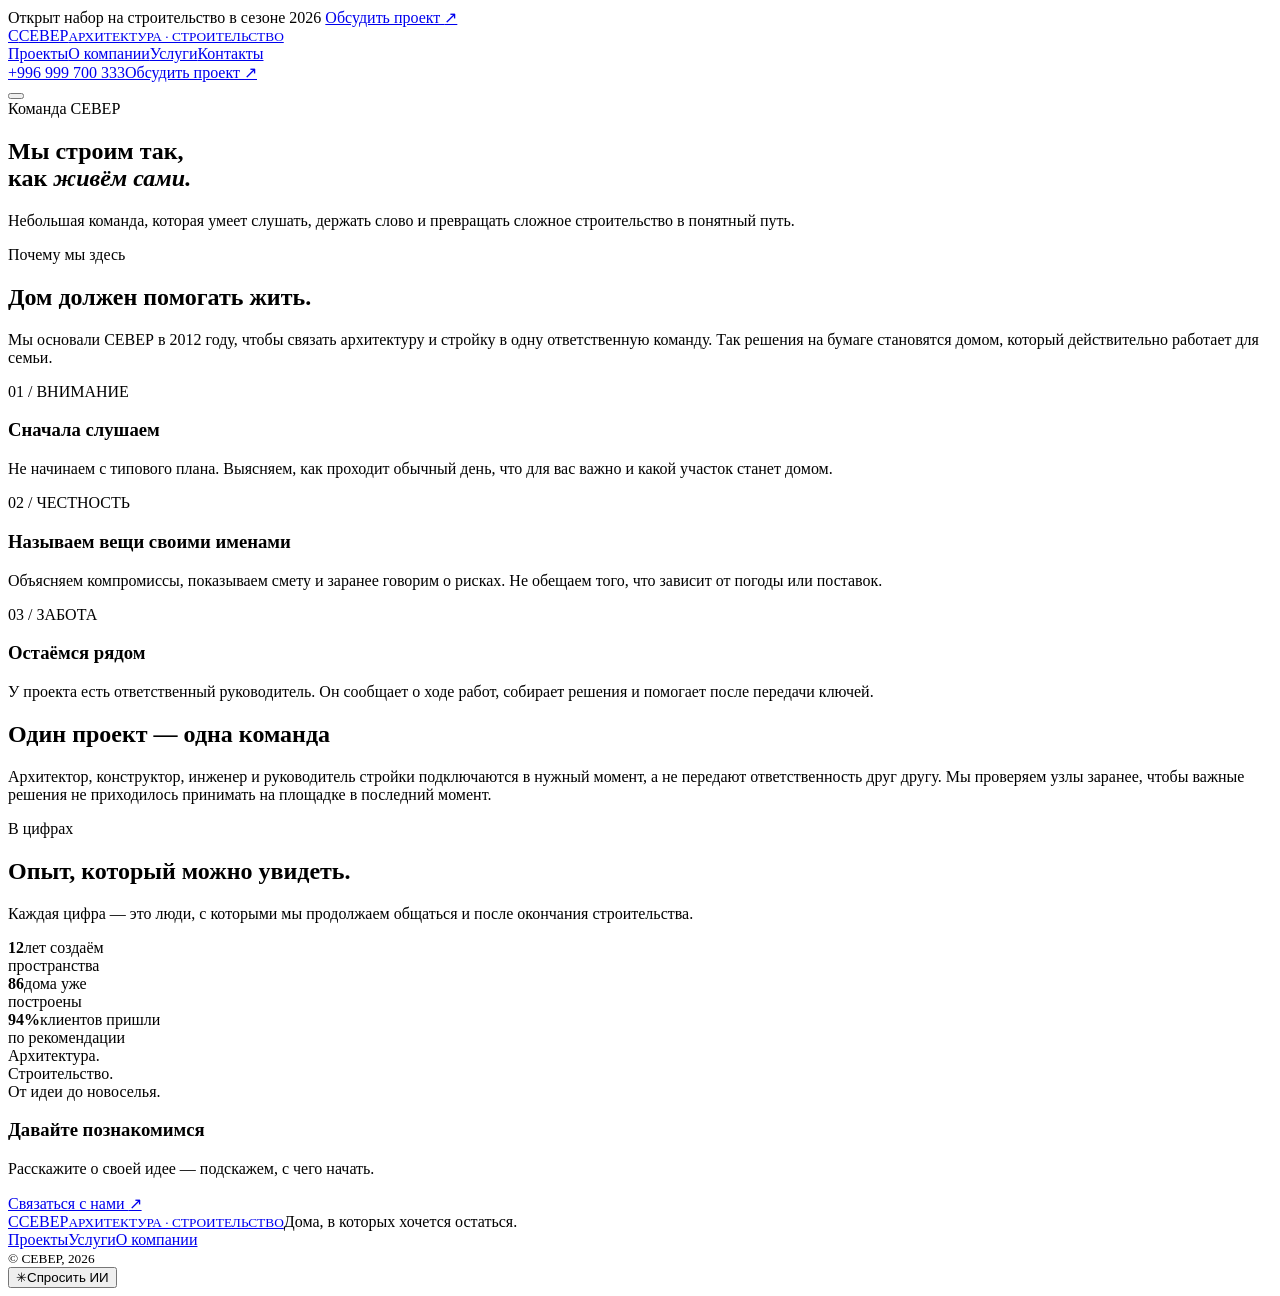
==== about.html @ 5ddba5ef "Create about.html with company information Added a new about page detailing the company's mission, v" ====
<!DOCTYPE html>
<html lang="ru">
<head>
  <meta charset="UTF-8"><meta name="viewport" content="width=device-width, initial-scale=1.0"><meta name="theme-color" content="#f4f2ed">
  <meta name="description" content="СЕВЕР — команда архитекторов и строителей, создающая продуманные загородные дома полного цикла.">
  <title>О компании — СЕВЕР</title><link rel="preconnect" href="https://fonts.googleapis.com"><link rel="preconnect" href="https://fonts.gstatic.com" crossorigin>
  <link href="https://fonts.googleapis.com/css2?family=DM+Sans:wght@400;500;600;700&family=Manrope:wght@400;500;600;700;800&display=swap" rel="stylesheet"><link rel="stylesheet" href="styles.css"><script src="bot-core.js" defer></script><script src="main.js" defer></script>
</head>
<body>
  <div class="announcement"><span class="announcement-dot"></span> Открыт набор на строительство в сезоне 2026 <a href="index.html#contact">Обсудить проект <span>↗</span></a></div>
  <header class="header" id="top"><a class="brand" href="index.html"><span class="brand-mark">С</span><span class="brand-name">СЕВЕР<small>АРХИТЕКТУРА · СТРОИТЕЛЬСТВО</small></span></a><nav class="nav" id="navigation"><a href="projects.html">Проекты</a><a href="about.html">О компании</a><a href="services.html">Услуги</a><a href="index.html#contact">Контакты</a></nav><div class="header-actions"><a class="phone" href="tel:+996999700333">+996 999 700 333</a><a href="index.html#contact" class="button button-dark button-small">Обсудить проект <span>↗</span></a></div><button class="menu-toggle" aria-label="Открыть меню" aria-expanded="false"><span></span><span></span></button></header>
  <main>
    <section class="inner-hero"><span class="eyebrow eyebrow-light"><span></span> Команда СЕВЕР</span><h1>Мы строим так,<br>как <em>живём сами.</em></h1><p>Небольшая команда, которая умеет слушать, держать слово и превращать сложное строительство в понятный путь.</p></section>
    <section class="page-body"><div class="page-heading"><div><span class="eyebrow"><span></span> Почему мы здесь</span><h2>Дом должен помогать жить.</h2></div><p>Мы основали СЕВЕР в 2012 году, чтобы связать архитектуру и стройку в одну ответственную команду. Так решения на бумаге становятся домом, который действительно работает для семьи.</p></div>
      <div class="values-grid"><article class="value-card reveal"><span>01 / ВНИМАНИЕ</span><h3>Сначала слушаем</h3><p>Не начинаем с типового плана. Выясняем, как проходит обычный день, что для вас важно и какой участок станет домом.</p></article><article class="value-card reveal"><span>02 / ЧЕСТНОСТЬ</span><h3>Называем вещи своими именами</h3><p>Объясняем компромиссы, показываем смету и заранее говорим о рисках. Не обещаем того, что зависит от погоды или поставок.</p></article><article class="value-card reveal"><span>03 / ЗАБОТА</span><h3>Остаёмся рядом</h3><p>У проекта есть ответственный руководитель. Он сообщает о ходе работ, собирает решения и помогает после передачи ключей.</p></article></div>
    </section>
    <section class="detail-band"><h2>Один проект — одна команда</h2><p>Архитектор, конструктор, инженер и руководитель стройки подключаются в нужный момент, а не передают ответственность друг другу. Мы проверяем узлы заранее, чтобы важные решения не приходилось принимать на площадке в последний момент.</p></section>
    <section class="page-body"><div class="page-heading"><div><span class="eyebrow"><span></span> В цифрах</span><h2>Опыт, который можно увидеть.</h2></div><p>Каждая цифра — это люди, с которыми мы продолжаем общаться и после окончания строительства.</p></div><div class="stats"><div><strong>12</strong><span>лет создаём<br>пространства</span></div><div><strong>86</strong><span>дома уже<br>построены</span></div><div><strong>94%</strong><span>клиентов пришли<br>по рекомендации</span></div><div class="stats-note">Архитектура.<br>Строительство.<br><span>От идеи до новоселья.</span></div></div><div class="page-cta"><div><h3>Давайте познакомимся</h3><p>Расскажите о своей идее — подскажем, с чего начать.</p></div><a class="button button-dark" href="index.html#contact">Связаться с нами <span>↗</span></a></div></section>
  </main>
  <footer class="footer"><a class="brand brand-footer" href="index.html"><span class="brand-mark">С</span><span class="brand-name">СЕВЕР<small>АРХИТЕКТУРА · СТРОИТЕЛЬСТВО</small></span></a><span>Дома, в которых хочется остаться.</span><div class="footer-nav"><a href="projects.html">Проекты</a><a href="services.html">Услуги</a><a href="about.html">О компании</a></div><small>© СЕВЕР, 2026</small></footer>
</body>
</html>
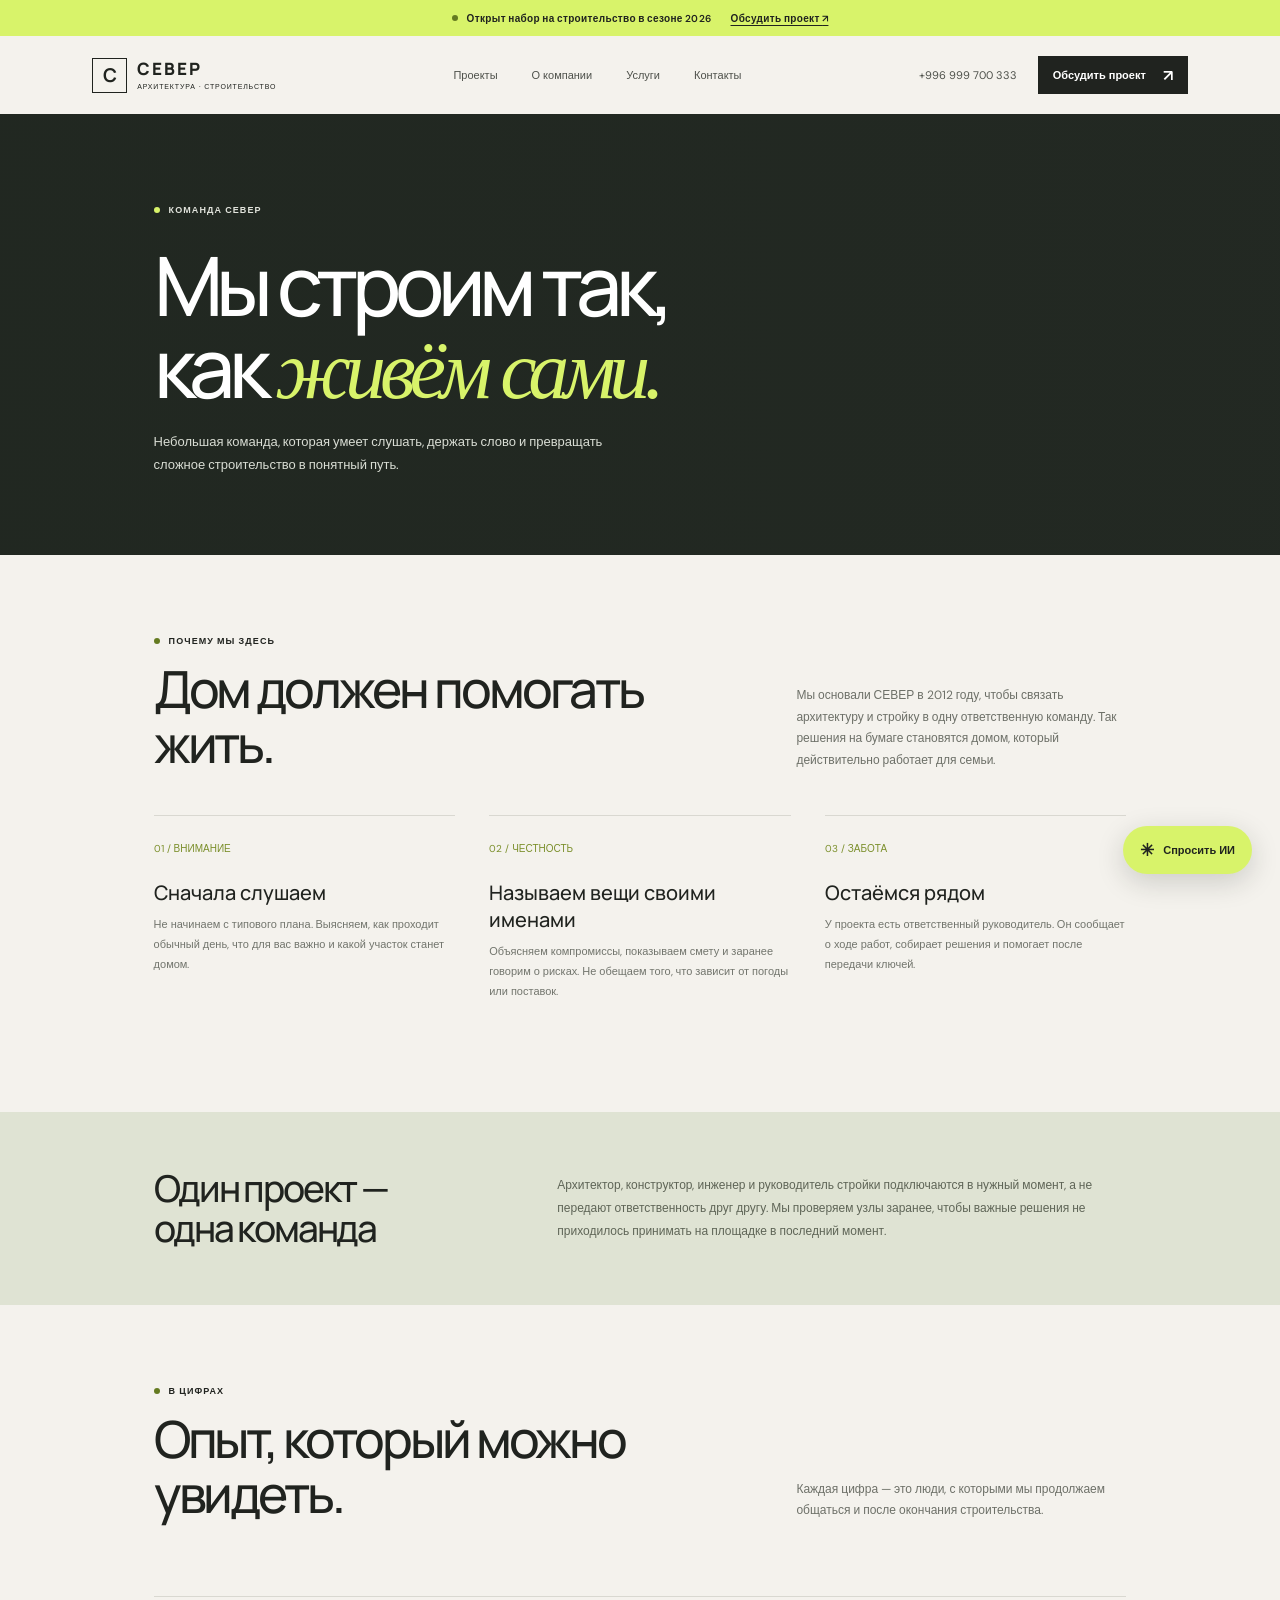
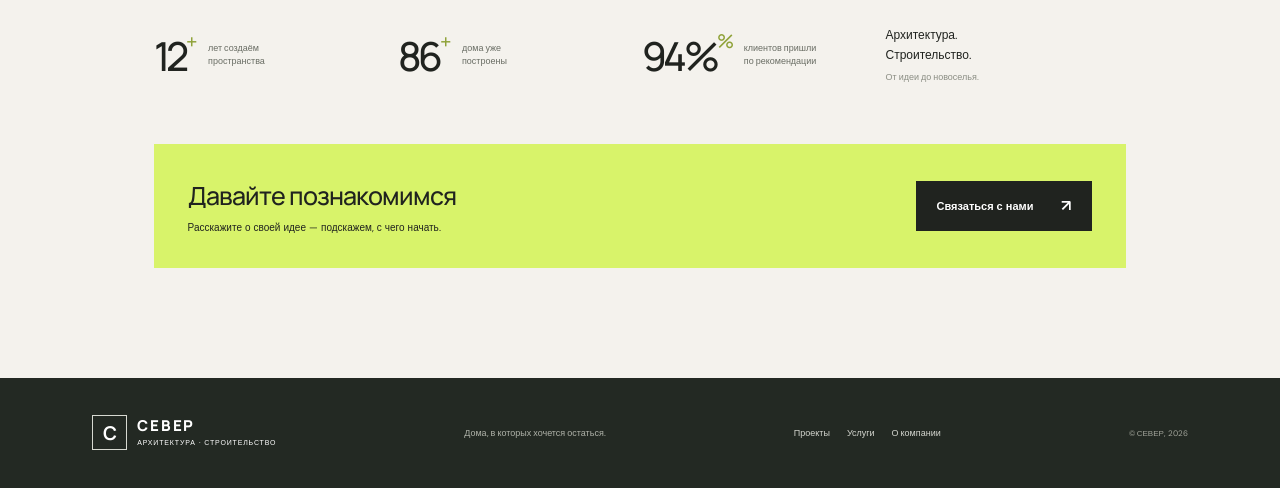
==== commit 190e9fc0: "Fix stylesheet link and update header structure" ====
--- a/about.html
+++ b/about.html
@@ -4,11 +4,11 @@
   <meta charset="UTF-8"><meta name="viewport" content="width=device-width, initial-scale=1.0"><meta name="theme-color" content="#f4f2ed">
   <meta name="description" content="СЕВЕР — команда архитекторов и строителей, создающая продуманные загородные дома полного цикла.">
   <title>О компании — СЕВЕР</title><link rel="preconnect" href="https://fonts.googleapis.com"><link rel="preconnect" href="https://fonts.gstatic.com" crossorigin>
-  <link href="https://fonts.googleapis.com/css2?family=DM+Sans:wght@400;500;600;700&family=Manrope:wght@400;500;600;700;800&display=swap" rel="stylesheet"><link rel="stylesheet" href="styles.css"><script src="bot-core.js" defer></script><script src="main.js" defer></script>
+  <link href="https://fonts.googleapis.com/css2?family=DM+Sans:wght@400;500;600;700&family=Manrope:wght@400;500;600;700;800&display=swap" rel="stylesheet"><link rel="stylesheet" href="style.css"><script src="bot-core.js" defer></script><script src="main.js" defer></script>
 </head>
 <body>
   <div class="announcement"><span class="announcement-dot"></span> Открыт набор на строительство в сезоне 2026 <a href="index.html#contact">Обсудить проект <span>↗</span></a></div>
-  <header class="header" id="top"><a class="brand" href="index.html"><span class="brand-mark">С</span><span class="brand-name">СЕВЕР<small>АРХИТЕКТУРА · СТРОИТЕЛЬСТВО</small></span></a><nav class="nav" id="navigation"><a href="projects.html">Проекты</a><a href="about.html">О компании</a><a href="services.html">Услуги</a><a href="index.html#contact">Контакты</a></nav><div class="header-actions"><a class="phone" href="tel:+996999700333">+996 999 700 333</a><a href="index.html#contact" class="button button-dark button-small">Обсудить проект <span>↗</span></a></div><button class="menu-toggle" aria-label="Открыть меню" aria-expanded="false"><span></span><span></span></button></header>
+  <header class="header" id="top"><a class="brand" href="index.html"><span class="brand-mark">С</span><span class="brand-name">СЕВЕР<small>АРХИТЕКТУРА · СТРОИТЕЛЬСТВО</small></span></a><nav class="nav" id="navigation"><a href="projects.html">Проекты</a><a href="about.html">О компании</a><a href="serves.html">Услуги</a><a href="index.html#contact">Контакты</a></nav><div class="header-actions"><a class="phone" href="tel:+996999700333">+996 999 700 333</a><a href="index.html#contact" class="button button-dark button-small">Обсудить проект <span>↗</span></a></div><button class="menu-toggle" aria-label="Открыть меню" aria-expanded="false"><span></span><span></span></button></header>
   <main>
     <section class="inner-hero"><span class="eyebrow eyebrow-light"><span></span> Команда СЕВЕР</span><h1>Мы строим так,<br>как <em>живём сами.</em></h1><p>Небольшая команда, которая умеет слушать, держать слово и превращать сложное строительство в понятный путь.</p></section>
     <section class="page-body"><div class="page-heading"><div><span class="eyebrow"><span></span> Почему мы здесь</span><h2>Дом должен помогать жить.</h2></div><p>Мы основали СЕВЕР в 2012 году, чтобы связать архитектуру и стройку в одну ответственную команду. Так решения на бумаге становятся домом, который действительно работает для семьи.</p></div>
--- a/style.css
+++ b/style.css
@@ -0,0 +1,62 @@
+:root{--paper:#f4f2ed;--ink:#20231f;--muted:#85877f;--lime:#d8f36a;--line:#d9d8d1;--dark:#20231f;--font:'DM Sans',sans-serif;--display:'Manrope',sans-serif}*{box-sizing:border-box}html{scroll-behavior:smooth}body{margin:0;background:var(--paper);color:var(--ink);font-family:var(--font);-webkit-font-smoothing:antialiased}a{color:inherit;text-decoration:none}button,input,select{font:inherit}.announcement{height:36px;background:var(--lime);display:flex;align-items:center;justify-content:center;gap:9px;font-size:10px;font-weight:600;letter-spacing:.035em}.announcement-dot,.eyebrow>span{width:6px;height:6px;border-radius:50%;background:#647a20;display:inline-block}.announcement a{margin-left:10px;text-decoration:underline;text-underline-offset:3px}.header{height:78px;padding:0 7.2%;display:flex;align-items:center;justify-content:space-between;background:var(--paper);position:relative;z-index:5}.brand{display:flex;align-items:center;gap:10px}.brand-mark{width:35px;height:35px;border:1px solid var(--ink);display:grid;place-items:center;font-family:var(--display);font-weight:700;font-size:19px}.brand-name{font-family:var(--display);font-size:17px;font-weight:800;letter-spacing:.12em;line-height:1}.brand-name small{display:block;font:500 7px var(--font);letter-spacing:.12em;margin-top:5px}.nav,.header-actions{display:flex;align-items:center}.nav{gap:34px}.nav a,.phone{font-size:11px;color:#4e514b;transition:color .2s}.nav a:hover,.phone:hover{color:#829d2a}.header-actions{gap:21px}.button{min-height:50px;padding:0 21px;display:inline-flex;align-items:center;justify-content:space-between;gap:28px;border:0;cursor:pointer;font-size:11px;font-weight:600;transition:transform .2s,background .2s}.button:hover{transform:translateY(-2px)}.button span,.text-link span{font-size:16px}.button-small{min-height:38px;padding:0 15px;gap:17px}.button-dark{background:var(--dark);color:white}.button-dark:hover{background:#3a4033}.button-lime{background:var(--lime);color:var(--ink)}.button-lime:hover{background:#e3fb8b}.menu-toggle{display:none;background:none;border:0}.hero{height:min(690px,calc(100svh - 114px));min-height:560px;position:relative;color:#fff;overflow:hidden;background:#3a4238}.hero-image{position:absolute;inset:0;background:url('https://images.unsplash.com/photo-160059 마?auto=format&fit=crop&w=2200&q=88') center 53%/cover no-repeat;transform:scale(1.02);animation:heroIn 1.2s ease-out both}.hero-image{background-image:url('https://images.unsplash.com/photo-1600607687939-ce8a6c25118c?auto=format&fit=crop&w=2200&q=88')}@keyframes heroIn{from{transform:scale(1.08);opacity:.5}to{transform:scale(1.02);opacity:1}}.hero-shade{position:absolute;inset:0;background:linear-gradient(90deg,rgba(17,23,18,.63) 0%,rgba(17,23,18,.25) 51%,rgba(17,23,18,.05) 100%),linear-gradient(0deg,rgba(12,18,13,.34),transparent 30%)}.hero-content{position:absolute;left:12%;top:19%;max-width:650px}.eyebrow{font-size:9px;letter-spacing:.12em;text-transform:uppercase;font-weight:600;display:flex;align-items:center;gap:9px}.eyebrow-light{color:#e1e3dc}.eyebrow-light>span{background:var(--lime)}.hero h1{font:500 clamp(58px,7.8vw,104px)/.99 var(--display);letter-spacing:-.075em;margin:27px 0 20px}.hero h1 em,h2 em,blockquote em{font-family:Georgia,serif;font-weight:400;letter-spacing:-.055em}.hero-content>p{font-size:14px;line-height:1.7;max-width:335px;color:#e0e2db;margin:0 0 29px}.hero-buttons{display:flex;align-items:center;gap:26px}.text-link{font-size:10px;font-weight:600;display:inline-flex;align-items:center;gap:18px;padding-bottom:7px;border-bottom:1px solid #92938c}.light-link{border-color:#aeb0a7;color:white}.hero-bottom{position:absolute;bottom:31px;left:7.2%;right:7.2%;display:flex;align-items:end;justify-content:space-between}.hero-note{font-size:10px;line-height:1.7;color:#e2e3dd;position:relative;padding-left:28px}.note-line{position:absolute;width:18px;height:1px;background:var(--lime);left:0;top:7px}.scroll-cue{display:flex;gap:12px;align-items:center;font-size:9px;color:#e3e3de}.scroll-cue b{font-size:18px;font-weight:400}.hero-index{font-size:10px}.hero-index span{color:#a5a79e;padding:0 5px}.hero-stamp{position:absolute;right:12%;top:45%;width:93px;height:93px;border:1px solid rgba(255,255,255,.55);border-radius:50%;display:grid;place-items:center;text-align:center;font-size:8px;letter-spacing:.1em;line-height:1.45;transform:rotate(10deg)}.hero-stamp b{position:absolute;font-size:15px;right:0;top:6px;color:var(--lime)}.section-pad{padding:108px 12%}.intro-kicker{display:flex;justify-content:space-between;align-items:center}.muted{font-size:9px;color:var(--muted)}.intro-grid{display:grid;grid-template-columns:1.2fr .8fr;gap:12%;margin-top:42px;align-items:end}.intro h2,.section-heading h2,.contact h2{font:500 clamp(36px,4.2vw,56px)/1.08 var(--display);letter-spacing:-.065em;margin:0}.intro h2 span{color:#9b9d94}.intro-copy{max-width:370px}.intro-copy p,.section-heading>p{font-size:13px;line-height:1.85;color:#666a62;margin:0 0 23px}.intro-copy .text-link{border-color:#b5b6ae}.stats{margin-top:74px;padding-top:28px;border-top:1px solid var(--line);display:grid;grid-template-columns:repeat(3,1fr) 1.1fr;gap:25px}.stats>div:not(.stats-note){display:flex;align-items:center;gap:13px}.stats strong{font:500 40px var(--display);letter-spacing:-.08em}.stats strong:after{content:'+';font-size:20px;vertical-align:top;color:#8fa239}.stats div:nth-child(3) strong:after{content:'%';font-size:19px}.stats span{font-size:9px;line-height:1.5;color:#696d64}.stats-note{font-size:12px;line-height:1.7}.stats-note span{color:#8b8e84}.projects{padding-top:42px;padding-bottom:124px}.section-heading{display:flex;align-items:end;justify-content:space-between;margin-bottom:48px}.section-heading h2{margin-top:18px}.section-heading h2 em,.contact h2 em{color:#92958b}.desktop-link{margin-bottom:8px}.project-grid{display:grid;grid-template-columns:1.18fr .82fr;column-gap:7%;row-gap:56px}.project-card{min-width:0}.project-large{grid-row:span 2}.project-image{height:270px;display:block;position:relative;overflow:hidden;background:#d5d5cd}.project-large .project-image{height:570px}.image-one{background:url('https://images.unsplash.com/photo-1600607687920-4e2a09cf159d?auto=format&fit=crop&w=1300&q=85') center/cover}.image-two{background:url('https://images.unsplash.com/photo-1600566753086-00f18fb6b3ea?auto=format&fit=crop&w=1100&q=85') center/cover}.image-three{background:url('https://images.unsplash.com/photo-1600607687644-c7171b42498f?auto=format&fit=crop&w=1100&q=85') center/cover}.project-image:after{content:'';position:absolute;inset:0;background:rgba(18,25,17,0);transition:background .35s}.project-image:hover:after{background:rgba(18,25,17,.15)}.project-open{position:absolute;right:16px;top:16px;width:37px;height:37px;background:var(--lime);border-radius:50%;display:grid;place-items:center;z-index:1;font-size:17px;transform:translateY(6px);opacity:0;transition:.25s}.project-image:hover .project-open{transform:none;opacity:1}.project-info{display:flex;justify-content:space-between;padding-top:17px;align-items:start}.project-info h3{font:600 17px var(--display);margin:0 0 6px;letter-spacing:-.03em}.project-info span{font-size:9px;color:#7e8178}.project-meta{text-align:right;display:grid;gap:5px}.project-meta b{font-size:11px;font-weight:600}.project-cta{background:var(--lime);min-height:166px;padding:24px 27px;display:flex;flex-direction:column;justify-content:space-between;font:500 21px/1.25 var(--display);letter-spacing:-.045em;position:relative}.project-cta em{font-family:Georgia,serif}.project-cta .cta-arrow{position:absolute;right:25px;top:24px;font:18px var(--font)}.project-cta>b{font:600 9px var(--font);letter-spacing:0}.project-cta>b span{font-size:15px;padding-left:5px}.approach{min-height:660px;background:#232923;color:white;display:grid;grid-template-columns:1fr 1fr}.approach-photo{background:url('https://images.unsplash.com/photo-1600566753190-17f0baa2a6c3?auto=format&fit=crop&w=1300&q=85') center/cover;min-height:660px}.approach-content{padding:82px 16% 75px 13%;display:flex;align-items:flex-start;flex-direction:column}.approach h2{font:500 clamp(43px,5vw,63px)/1.04 var(--display);letter-spacing:-.07em;margin:28px 0 18px}.approach h2 em{color:var(--lime)}.approach-content>p{font-size:12px;line-height:1.8;color:#c4c7be;max-width:350px;margin:0}.approach-points{width:100%;margin:27px 0 27px}.approach-points div{display:grid;grid-template-columns:30px 1fr;column-gap:12px;padding:13px 0;border-bottom:1px solid #474b43}.approach-points div>span{grid-row:span 2;color:var(--lime);font-size:9px;padding-top:2px}.approach-points b{font-size:11px;font-weight:500}.approach-points small{font-size:9px;color:#a4a79e;margin-top:5px}.approach .button{min-width:180px}.process{padding-top:118px;padding-bottom:120px}.process .section-heading{align-items:end}.process .section-heading>p{max-width:230px;margin-bottom:4px}.process-list{border-top:1px solid var(--line)}.process-list article{display:grid;grid-template-columns:9% 1fr 17% 24px;align-items:center;gap:15px;border-bottom:1px solid var(--line);padding:23px 3px}.process-list article>span{font-size:10px;color:#8b8e84}.process-list h3{font:500 19px var(--display);margin:0 0 6px;letter-spacing:-.04em}.process-list p{font-size:10px;color:#74776e;margin:0;max-width:435px;line-height:1.6}.process-list article>b{font-size:10px;font-weight:500}.process-list i{font-style:normal;font-size:16px;color:#8b8e84}.quote-band{background:var(--lime);padding:69px 12%;position:relative;text-align:center}.quote-mark{font:70px/1 Georgia;color:#83982c}.quote-band blockquote{font:500 clamp(26px,3.2vw,43px)/1.23 var(--display);letter-spacing:-.06em;margin:5px 0 26px}.quote-band blockquote em{color:#566327}.quote-band>span{font-size:8px;letter-spacing:.15em;font-weight:600}.contact{display:grid;grid-template-columns:1fr .8fr;gap:13%;padding-top:115px;padding-bottom:115px}.contact h2{margin:25px 0 17px}.contact-copy>p{font-size:12px;line-height:1.8;color:#73766e;max-width:330px}.contact-detail{display:grid;gap:7px;margin-top:35px}.contact-detail>span{font-size:8px;letter-spacing:.12em;color:#80837a}.contact-detail>a{font:500 19px var(--display)}.contact-detail small{font-size:9px;color:#7c7f76}.contact-form{padding-top:7px;display:flex;flex-direction:column;gap:19px}.contact-form label{font-size:9px;color:#767970;display:grid;gap:8px}.contact-form input,.contact-form select{background:transparent;border:0;border-bottom:1px solid #c9c9c1;padding:9px 0 11px;color:var(--ink);outline:none;font-size:12px;border-radius:0}.contact-form input:focus,.contact-form select:focus{border-color:#697e26}.contact-form input::placeholder{color:#a3a59e}.contact-form select{appearance:none;background-image:url("data:image/svg+xml,%3Csvg xmlns='http://www.w3.org/2000/svg' width='12' height='8' viewBox='0 0 12 8'%3E%3Cpath d='m1 1 5 5 5-5' fill='none' stroke='%23767770' stroke-width='1.4'/%3E%3C/svg%3E");background-repeat:no-repeat;background-position:right center}.contact-form select:invalid{color:#a3a59e}.contact-form .button{margin-top:3px;max-width:210px}.form-note{font-size:8px;color:#92958b;line-height:1.6;margin:0;max-width:260px}.form-success{display:none;padding:15px;background:#e7edce;color:#3c4b1b;font-size:12px}.form-success.visible{display:block}.footer{background:#232923;color:#fff;min-height:110px;padding:25px 7.2%;display:flex;align-items:center;justify-content:space-between}.brand-footer .brand-mark{border-color:#d7d9d1}.brand-footer .brand-name{font-size:15px}.footer>span{font-size:9px;color:#afb2a9}.footer>div{display:flex;gap:17px;font-size:9px}.footer>small{font-size:8px;color:#a1a49a}.reveal{opacity:0;transform:translateY(22px);transition:opacity .65s ease,transform .65s ease}.reveal.is-visible{opacity:1;transform:none}
+@media(max-width:1000px){.header{padding:0 5%}.nav{gap:18px}.phone{display:none}.section-pad{padding-left:8%;padding-right:8%}.approach-content{padding-right:9%;padding-left:10%}.hero-content{left:9%}.project-grid{column-gap:5%}.project-large .project-image{height:520px}.project-image{height:240px}}
+@media(max-width:700px){.announcement{font-size:8px;height:34px;gap:6px}.announcement a{margin-left:2px}.header{height:68px;padding:0 6%}.brand-mark{width:31px;height:31px}.brand-name{font-size:15px}.brand-name small{font-size:6px}.header-actions{margin-left:auto;margin-right:16px}.header-actions .button{min-height:34px;font-size:9px;padding:0 10px;gap:10px}.menu-toggle{display:flex;width:25px;height:30px;flex-direction:column;justify-content:center;gap:6px;padding:0}.menu-toggle span{height:1px;width:22px;background:#252821;transition:.25s}.nav{display:none;position:absolute;left:0;right:0;top:68px;background:var(--paper);padding:22px 7% 27px;flex-direction:column;align-items:flex-start;gap:20px;box-shadow:0 12px 20px #0000000d}.nav.open{display:flex}.nav a{font-size:13px}.menu-toggle[aria-expanded=true] span:first-child{transform:translateY(3.5px) rotate(45deg)}.menu-toggle[aria-expanded=true] span:last-child{transform:translateY(-3.5px) rotate(-45deg)}.hero{height:calc(100svh - 102px);min-height:570px;max-height:720px}.hero-image{background-position:58% center}.hero-shade{background:linear-gradient(90deg,rgba(17,23,18,.55),rgba(17,23,18,.12)),linear-gradient(0deg,rgba(12,18,13,.45),transparent 45%)}.hero-content{left:7%;right:7%;top:23%}.hero h1{font-size:clamp(58px,14vw,86px);margin:25px 0 17px}.hero-content>p{font-size:12px;max-width:290px}.hero-stamp{width:75px;height:75px;right:7%;top:auto;bottom:110px;font-size:7px}.hero-bottom{left:7%;right:7%;bottom:22px}.hero-note{font-size:9px}.scroll-cue{font-size:8px}.hero-index{font-size:9px}.section-pad{padding:77px 7%}.intro-grid{grid-template-columns:1fr;gap:20px;margin-top:30px}.intro h2,.section-heading h2,.contact h2{font-size:39px}.intro-copy{max-width:430px}.intro-copy p{font-size:12px}.stats{grid-template-columns:1fr 1fr;row-gap:20px;margin-top:42px;padding-top:22px}.stats strong{font-size:34px}.stats-note{font-size:10px}.projects{padding-top:30px;padding-bottom:80px}.section-heading{margin-bottom:31px;align-items:start}.section-heading h2{margin-top:14px}.desktop-link{display:none}.project-grid{grid-template-columns:1fr;row-gap:32px}.project-large{grid-row:auto}.project-large .project-image,.project-image{height:clamp(230px,69vw,380px)}.project-info{padding-top:13px}.project-info h3{font-size:15px}.project-info span{font-size:8px}.project-meta b{font-size:10px}.project-cta{min-height:150px;font-size:20px}.approach{grid-template-columns:1fr}.approach-photo{min-height:330px;background-position:center 55%}.approach-content{padding:60px 8% 66px}.approach h2{font-size:52px}.approach-content>p{font-size:11px}.approach-points{margin:20px 0 23px}.process{padding-top:78px;padding-bottom:80px}.process .section-heading{display:block}.process .section-heading>p{margin-top:18px;font-size:11px}.process-list article{grid-template-columns:32px 1fr 20px;gap:10px;padding:18px 0}.process-list article>b{grid-column:2;grid-row:2;font-size:9px;margin-top:4px}.process-list article>i{grid-column:3;grid-row:1/3}.process-list h3{font-size:16px}.process-list p{font-size:9px}.quote-band{padding:55px 7%}.quote-mark{font-size:57px}.quote-band blockquote{font-size:28px}.contact{grid-template-columns:1fr;gap:38px;padding-top:78px;padding-bottom:78px}.contact h2{font-size:42px}.contact-copy>p{font-size:11px}.contact-detail{margin-top:24px}.contact-form{gap:17px}.footer{padding:23px 7%;min-height:140px;display:grid;grid-template-columns:1fr auto;gap:18px}.footer>span{grid-column:1;grid-row:2}.footer>div{grid-column:2;grid-row:1}.footer>small{grid-column:2;grid-row:2;text-align:right}}
+@media(prefers-reduced-motion:reduce){html{scroll-behavior:auto}*,*:before,*:after{animation-duration:.01ms!important;transition-duration:.01ms!important;scroll-behavior:auto!important}}
+
+/* Motion details */
+body::before{content:"";position:fixed;z-index:20;inset:0 auto auto 0;height:2px;width:var(--scroll-progress,0%);background:var(--lime);pointer-events:none;transition:width .08s linear}
+.hero-video{position:absolute;inset:0;width:100%;height:100%;object-fit:cover;object-position:center 53%;transform:scale(1.02);animation:heroIn 1.2s ease-out both}
+.hero-image{transition:transform .25s ease-out}
+.project-image{background-color:#d5d5cd;transition:transform .6s cubic-bezier(.2,.75,.25,1)}
+.project-card{transition:transform .45s cubic-bezier(.2,.75,.25,1)}
+.project-card:hover .project-image{transform:scale(.985)}
+.project-cta{overflow:hidden;transition:color .35s,transform .35s}
+.project-cta:after{content:"";position:absolute;inset:0;background:#fff5;transform:translateX(-110%) skewX(-15deg);transition:transform .55s}
+.project-cta:hover:after{transform:translateX(110%) skewX(-15deg)}
+.process-list article{transition:padding .3s ease,background .3s ease}
+.process-list article:hover{padding-left:13px;padding-right:13px;background:#eeede6}
+.approach-photo{background-attachment:scroll;transition:background-position .2s ease-out}
+@media(max-width:700px){.hero-video{object-position:58% center}}
+@media(prefers-reduced-motion:reduce){.hero-video{display:none}.project-card,.project-image,.approach-photo,.process-list article{transition:none!important}}
+.hero-note .note-line{top:50%;transform:translateY(-50%)}
+.contact-detail>a.email-link{font-size:12px;color:#797d73}
+.form-success.is-error{background:#f2e4dd;color:#78412d}
+.phone-control{display:flex;position:relative;align-items:center;border-bottom:1px solid #c9c9c1;transition:border-color .2s}
+.phone-control:focus-within{border-color:#697e26}
+.contact-form .phone-control input{flex:1;width:0;border:0;padding:10px 0 11px 12px}
+.country-picker{position:relative;flex:0 0 auto}
+.country-trigger{min-width:86px;height:38px;padding:0 10px;border:0;border-right:1px solid #dedfd7;background:transparent;display:flex;align-items:center;justify-content:space-between;gap:9px;color:var(--ink);font-size:12px;cursor:pointer}
+.country-trigger b{font-size:14px;font-weight:400;color:#82867b}
+.country-menu{position:absolute;z-index:15;left:0;top:calc(100% + 9px);width:280px;padding:10px;background:#fff;border:1px solid #e1e2db;box-shadow:0 14px 34px #20231f21}
+.country-menu[hidden],.custom-select-menu[hidden]{display:none}
+.country-search{width:100%;border:1px solid #e0e1da!important;padding:10px!important;font-size:11px!important}
+.country-options{max-height:220px;overflow:auto;margin:7px -3px 5px}
+.country-option{width:100%;display:flex;justify-content:space-between;align-items:center;padding:9px 8px;border:0;background:transparent;text-align:left;font-size:11px;color:#454940;cursor:pointer}
+.country-option:hover,.country-option:focus-visible{background:#f1f2eb;outline:none}.country-option b{font-weight:500;color:#85887f}
+.country-menu>small{display:block;border-top:1px solid #ecece7;padding:9px 4px 2px;color:#888b82;font-size:9px;line-height:1.5}
+.phone-hint{font-size:8px!important;color:#90938a!important;margin-top:-2px}
+.hero-bottom{align-items:center}
+.hero-note{display:flex;align-items:center;gap:10px;min-height:34px;padding-left:0}
+.hero-note .note-line{position:static;top:auto;transform:none;flex:0 0 18px}
+.hero-note-copy{display:block;font-size:10px;line-height:1.55}
+.custom-select{position:relative}
+.custom-select-trigger{width:100%;display:flex;align-items:center;justify-content:space-between;text-align:left;background:transparent;border:0;border-bottom:1px solid #c9c9c1;border-radius:0;padding:9px 25px 11px 0;color:var(--ink);font-size:12px;cursor:pointer;transition:border-color .2s}
+.custom-select-trigger:after{content:"";position:absolute;right:3px;top:13px;width:8px;height:8px;border-right:1px solid #73776d;border-bottom:1px solid #73776d;transform:rotate(45deg);transition:transform .2s,top .2s}
+.custom-select-trigger[aria-expanded="true"]{border-color:#697e26}.custom-select-trigger[aria-expanded="true"]:after{top:17px;transform:rotate(225deg)}
+.custom-select-trigger.is-placeholder{color:#92958b}.custom-select-trigger.is-invalid{border-color:#b35a3d}
+.custom-select-menu{position:absolute;z-index:12;top:calc(100% + 7px);left:0;right:0;padding:6px;background:#fff;border:1px solid #e1e2db;box-shadow:0 14px 34px #20231f21;max-height:230px;overflow:auto;animation:selectIn .16s ease-out}
+.custom-select-option{width:100%;border:0;background:transparent;text-align:left;padding:11px 12px;font-size:11px;color:#4d5148;cursor:pointer;transition:background .16s,color .16s}
+.custom-select-option:hover,.custom-select-option:focus-visible{background:#eef2df;color:#303724;outline:none}
+@keyframes selectIn{from{opacity:0;transform:translateY(-4px)}to{opacity:1;transform:translateY(0)}}
+.visually-hidden{position:absolute!important;width:1px;height:1px;padding:0;margin:-1px;overflow:hidden;clip:rect(0,0,0,0);white-space:nowrap;border:0}
+.chat-widget{position:fixed;z-index:30;right:28px;bottom:26px;font-family:var(--font)}
+.chat-launcher{display:flex;align-items:center;gap:9px;padding:13px 17px;border:0;border-radius:99px;background:var(--lime);color:var(--ink);box-shadow:0 8px 28px #1c241e2e;font-size:11px;font-weight:700;cursor:pointer;transition:transform .2s,box-shadow .2s}
+.chat-launcher:hover{transform:translateY(-3px);box-shadow:0 12px 32px #1c241e36}.chat-launcher-icon{font-size:17px}
+.chat-panel{position:absolute;right:0;bottom:62px;width:min(360px,calc(100vw - 34px));height:440px;max-height:calc(100svh - 130px);background:var(--paper);border:1px solid #ddded5;box-shadow:0 18px 55px #151b1530;display:grid;grid-template-rows:auto 1fr auto;overflow:hidden}
+.chat-panel[hidden]{display:none}.chat-head{display:flex;align-items:center;justify-content:space-between;background:#232923;color:white;padding:17px 18px}.chat-head b{font:600 13px var(--display);display:block}.chat-head small{display:flex;align-items:center;gap:7px;color:#c4c9be;font-size:9px;margin-top:6px}.chat-head i{width:6px;height:6px;border-radius:50%;background:var(--lime)}.chat-close{border:0;background:transparent;color:#fff;font-size:24px;line-height:1;cursor:pointer}.chat-messages{padding:16px;display:flex;flex-direction:column;gap:10px;overflow-y:auto}.chat-message{max-width:88%;padding:11px 12px;font-size:11px;line-height:1.65}.chat-assistant{align-self:flex-start;background:#e8e9e0;color:#41443d}.chat-user{align-self:flex-end;background:var(--lime);color:#282a24}.chat-form{display:flex;gap:8px;align-items:center;padding:12px;border-top:1px solid var(--line)}.chat-form input{min-width:0;flex:1;border:1px solid #d8d9d0;background:white;padding:12px;font-size:11px;outline:none}.chat-form input:focus{border-color:#87993d}.chat-form button{width:40px;height:40px;border:0;background:var(--dark);color:#fff;font-size:19px;cursor:pointer}.chat-form button:disabled{opacity:.5;cursor:wait}
+.footer-nav{display:flex;gap:18px;font-size:9px;color:#d4d6cf}
+.inner-hero{min-height:390px;padding:90px 12% 65px;background:#232923;color:#fff;position:relative;overflow:hidden}
+.inner-hero:after{content:"";position:absolute;inset:0;background:linear-gradient(90deg,#202720e8,#20272030),url('https://images.unsplash.com/photo-1600607687939-ce8a6c25118c?auto=format&fit=crop&w=1800&q=85') center 52%/cover;opacity:.72}
+.inner-hero>*{position:relative;z-index:1}.inner-hero h1{font:500 clamp(48px,7vw,82px)/1 var(--display);letter-spacing:-.075em;max-width:850px;margin:28px 0 18px}.inner-hero h1 em{font-family:Georgia,serif;font-weight:400;color:var(--lime)}.inner-hero p{max-width:500px;font-size:13px;line-height:1.8;color:#d9ddd4}
+.page-body{padding:80px 12% 110px}.page-heading{display:flex;align-items:end;justify-content:space-between;gap:40px;margin-bottom:40px}.page-heading h2{font:500 clamp(34px,4vw,52px)/1.08 var(--display);letter-spacing:-.06em;margin:14px 0 0}.page-heading p{max-width:330px;color:#6d7068;font-size:12px;line-height:1.8;margin:0}.project-catalog{display:grid;grid-template-columns:1fr 1fr;gap:48px 28px}.catalog-card .project-image{height:340px}.catalog-card h3{font:600 20px var(--display);margin:16px 0 6px}.catalog-card .project-info{padding-top:0}.catalog-description{font-size:11px;color:#70736b;line-height:1.75;max-width:440px;margin:12px 0 0}.service-grid{display:grid;grid-template-columns:repeat(2,1fr);gap:1px;background:var(--line);border:1px solid var(--line)}.service-card{background:var(--paper);padding:32px;min-height:240px}.service-card>span{font-size:10px;color:#83952f}.service-card h3{font:500 23px var(--display);margin:30px 0 10px;letter-spacing:-.04em}.service-card p{font-size:11px;color:#70736b;line-height:1.8;max-width:420px;margin:0}.detail-band{background:#dfe3d3;padding:56px 12%;display:grid;grid-template-columns:.7fr 1.3fr;gap:10%;align-items:center}.detail-band h2{font:500 37px/1.1 var(--display);letter-spacing:-.06em;margin:0}.detail-band p{font-size:12px;line-height:1.9;color:#5f6557;margin:0}.values-grid{display:grid;grid-template-columns:repeat(3,1fr);gap:34px;margin-top:44px}.value-card{border-top:1px solid var(--line);padding-top:20px}.value-card span{font-size:10px;color:#7b8f2b}.value-card h3{font:500 20px var(--display);margin:22px 0 9px}.value-card p{font-size:11px;line-height:1.8;color:#72756d;margin:0}.page-cta{margin-top:58px;padding:34px;background:var(--lime);display:flex;align-items:center;justify-content:space-between;gap:20px}.page-cta h3{font:500 25px var(--display);letter-spacing:-.04em;margin:0}.page-cta p{font-size:10px;margin:8px 0 0}.page-cta .button{flex-shrink:0}
+@media(max-width:700px){.hero-note-copy{font-size:9px}.chat-widget{right:14px;bottom:14px}.chat-launcher{padding:11px 14px;font-size:10px}.chat-panel{height:min(440px,calc(100svh - 110px));bottom:56px}.footer-nav{grid-column:1/-1;grid-row:3;gap:15px}.inner-hero{min-height:350px;padding:75px 7% 55px}.inner-hero h1{font-size:52px}.inner-hero p{font-size:11px}.page-body{padding:65px 7% 80px}.page-heading{display:block}.page-heading p{margin-top:18px}.project-catalog{grid-template-columns:1fr;gap:35px}.catalog-card .project-image{height:clamp(230px,69vw,380px)}.service-grid{grid-template-columns:1fr}.service-card{padding:25px;min-height:210px}.service-card h3{margin-top:22px}.detail-band{grid-template-columns:1fr;padding:45px 7%;gap:20px}.detail-band h2{font-size:31px}.values-grid{grid-template-columns:1fr;gap:24px}.value-card h3{margin:14px 0 7px}.page-cta{align-items:flex-start;flex-direction:column;padding:26px}.page-cta h3{font-size:23px}}
